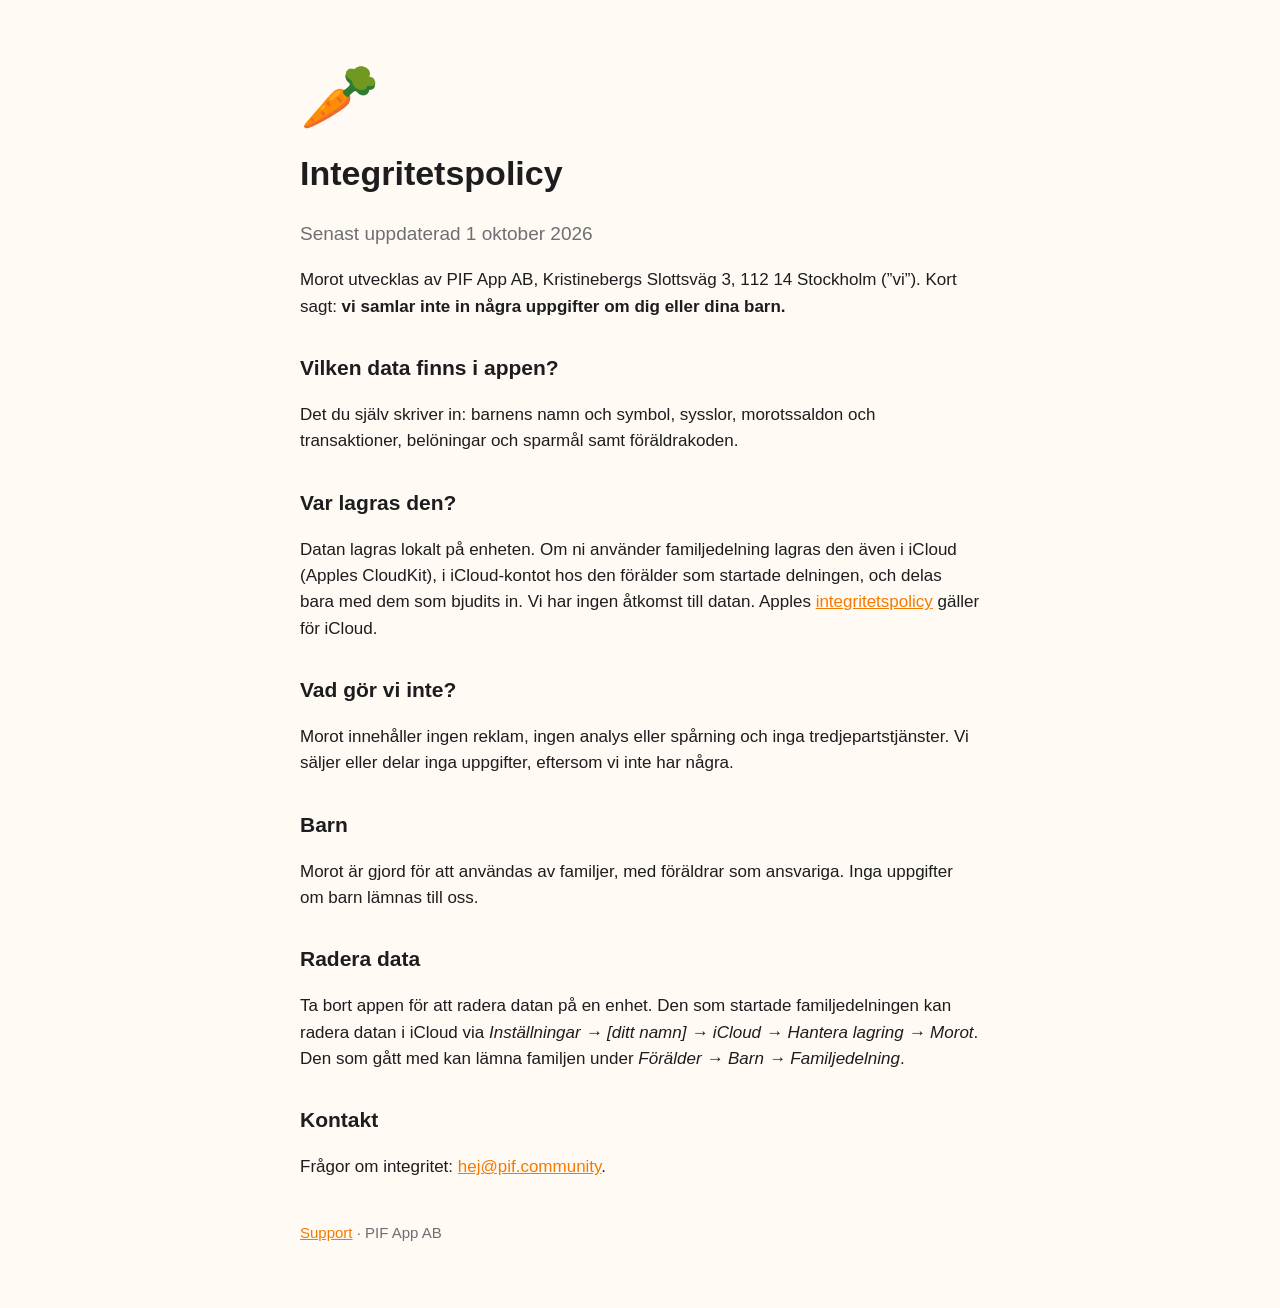
==== integritet.html @ 436e4d04 "Support- och integritetssidor för Morot" ====
<!doctype html>
<html lang="sv">
<head>
<meta charset="utf-8"><meta name="viewport" content="width=device-width, initial-scale=1">
<title>Morot – integritetspolicy</title>
<link rel="stylesheet" href="stil.css">
</head>
<body><main>
<div class="ikon">🥕</div>
<h1>Integritetspolicy</h1>
<p class="lede">Senast uppdaterad 1 oktober 2026</p>

<p>Morot utvecklas av PIF App AB, Kristinebergs Slottsväg 3, 112 14 Stockholm (”vi”). Kort sagt: <strong>vi samlar inte in några uppgifter om dig eller dina barn.</strong></p>

<h2>Vilken data finns i appen?</h2>
<p>Det du själv skriver in: barnens namn och symbol, sysslor, morotssaldon och transaktioner, belöningar och sparmål samt föräldrakoden.</p>

<h2>Var lagras den?</h2>
<p>Datan lagras lokalt på enheten. Om ni använder familjedelning lagras den även i iCloud (Apples CloudKit), i iCloud-kontot hos den förälder som startade delningen, och delas bara med dem som bjudits in. Vi har ingen åtkomst till datan. Apples <a href="https://www.apple.com/se/legal/privacy/">integritetspolicy</a> gäller för iCloud.</p>

<h2>Vad gör vi inte?</h2>
<p>Morot innehåller ingen reklam, ingen analys eller spårning och inga tredjepartstjänster. Vi säljer eller delar inga uppgifter, eftersom vi inte har några.</p>

<h2>Barn</h2>
<p>Morot är gjord för att användas av familjer, med föräldrar som ansvariga. Inga uppgifter om barn lämnas till oss.</p>

<h2>Radera data</h2>
<p>Ta bort appen för att radera datan på en enhet. Den som startade familjedelningen kan radera datan i iCloud via <em>Inställningar → [ditt namn] → iCloud → Hantera lagring → Morot</em>. Den som gått med kan lämna familjen under <em>Förälder → Barn → Familjedelning</em>.</p>

<h2>Kontakt</h2>
<p>Frågor om integritet: <a href="mailto:hej@pif.community">hej@pif.community</a>.</p>

<nav><a href="index.html">Support</a> · PIF App AB</nav>
</main></body>
</html>
---- stil.css ----
:root { color-scheme: light dark; --accent: #f47a00; --text: #1d1d1f; --muted: #6e6e73; --bg: #fffaf3; }
@media (prefers-color-scheme: dark) { :root { --text: #f5f5f7; --muted: #a1a1a6; --bg: #1c1a17; } }
body { margin: 0; background: var(--bg); color: var(--text); font: 17px/1.55 -apple-system, BlinkMacSystemFont, "Segoe UI", sans-serif; }
main { max-width: 680px; margin: 0 auto; padding: 48px 20px 64px; }
h1 { font-size: 34px; margin: 0 0 8px; } h2 { font-size: 21px; margin-top: 32px; }
.ikon { font-size: 64px; } .lede { color: var(--muted); font-size: 19px; }
a { color: var(--accent); } nav { margin-top: 40px; color: var(--muted); font-size: 15px; }
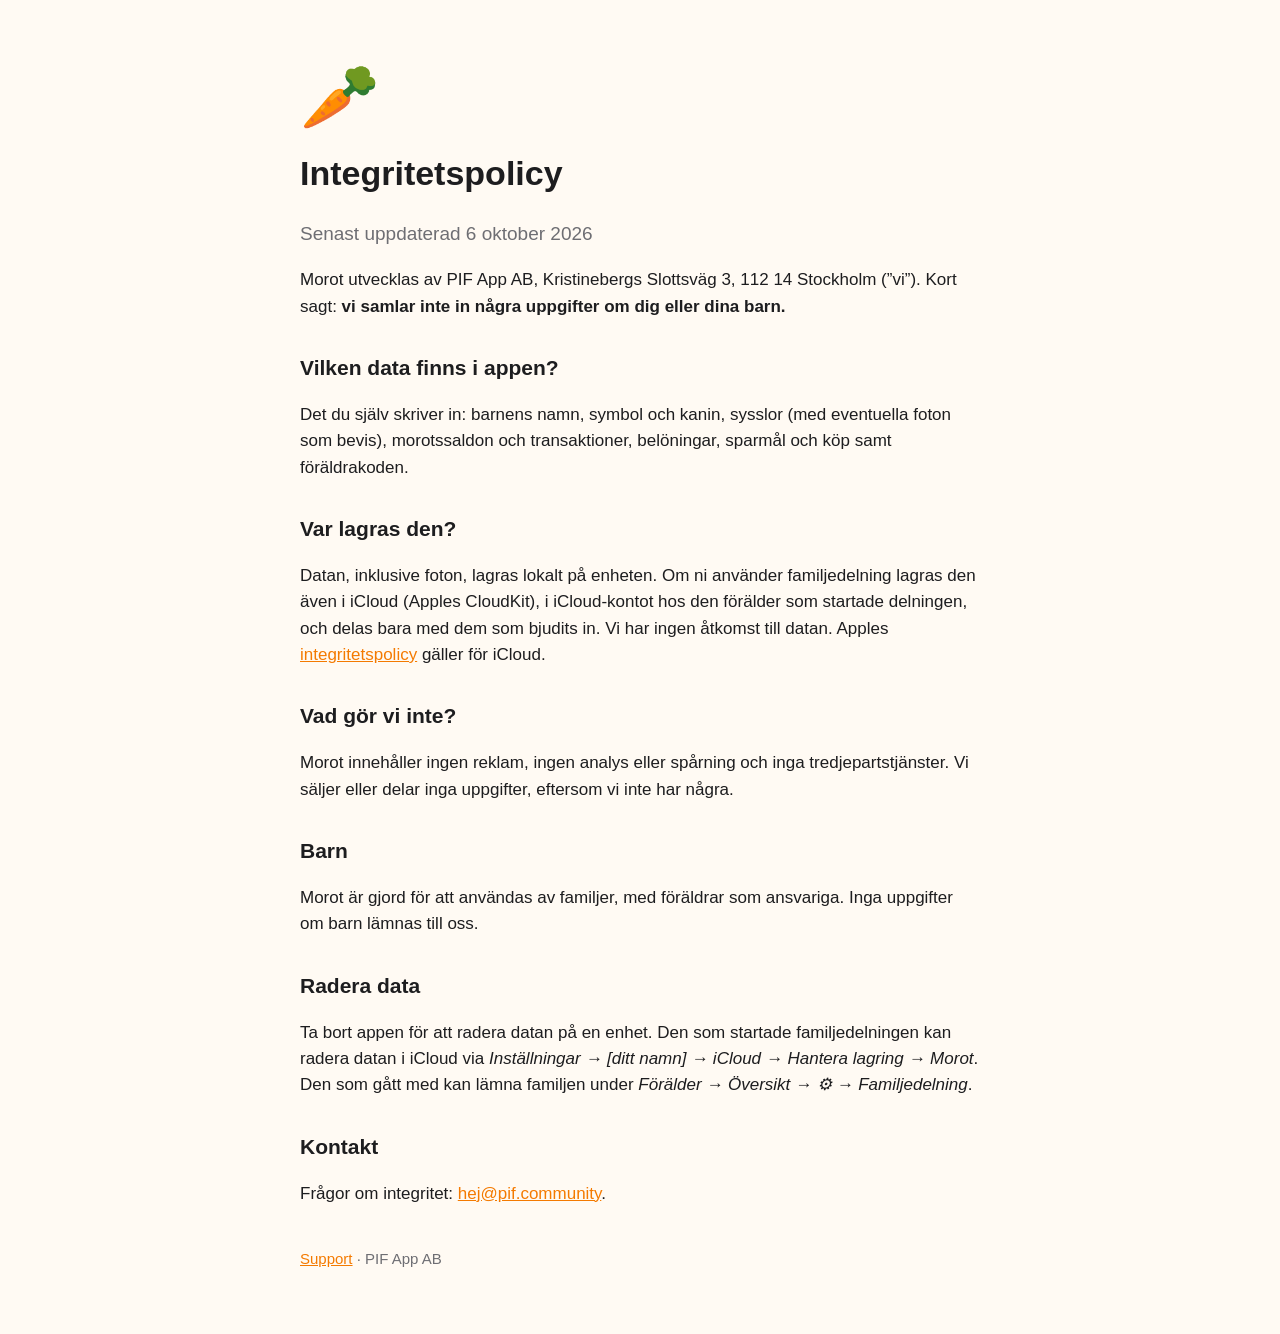
==== commit ef449fbd: "Uppdatera för version 1.0.1: nya flikar, kanin, butik, foton" ====
--- a/integritet.html
+++ b/integritet.html
@@ -8,15 +8,15 @@
 <body><main>
 <div class="ikon">🥕</div>
 <h1>Integritetspolicy</h1>
-<p class="lede">Senast uppdaterad 1 oktober 2026</p>
+<p class="lede">Senast uppdaterad 6 oktober 2026</p>
 
 <p>Morot utvecklas av PIF App AB, Kristinebergs Slottsväg 3, 112 14 Stockholm (”vi”). Kort sagt: <strong>vi samlar inte in några uppgifter om dig eller dina barn.</strong></p>
 
 <h2>Vilken data finns i appen?</h2>
-<p>Det du själv skriver in: barnens namn och symbol, sysslor, morotssaldon och transaktioner, belöningar och sparmål samt föräldrakoden.</p>
+<p>Det du själv skriver in: barnens namn, symbol och kanin, sysslor (med eventuella foton som bevis), morotssaldon och transaktioner, belöningar, sparmål och köp samt föräldrakoden.</p>
 
 <h2>Var lagras den?</h2>
-<p>Datan lagras lokalt på enheten. Om ni använder familjedelning lagras den även i iCloud (Apples CloudKit), i iCloud-kontot hos den förälder som startade delningen, och delas bara med dem som bjudits in. Vi har ingen åtkomst till datan. Apples <a href="https://www.apple.com/se/legal/privacy/">integritetspolicy</a> gäller för iCloud.</p>
+<p>Datan, inklusive foton, lagras lokalt på enheten. Om ni använder familjedelning lagras den även i iCloud (Apples CloudKit), i iCloud-kontot hos den förälder som startade delningen, och delas bara med dem som bjudits in. Vi har ingen åtkomst till datan. Apples <a href="https://www.apple.com/se/legal/privacy/">integritetspolicy</a> gäller för iCloud.</p>
 
 <h2>Vad gör vi inte?</h2>
 <p>Morot innehåller ingen reklam, ingen analys eller spårning och inga tredjepartstjänster. Vi säljer eller delar inga uppgifter, eftersom vi inte har några.</p>
@@ -25,7 +25,7 @@
 <p>Morot är gjord för att användas av familjer, med föräldrar som ansvariga. Inga uppgifter om barn lämnas till oss.</p>
 
 <h2>Radera data</h2>
-<p>Ta bort appen för att radera datan på en enhet. Den som startade familjedelningen kan radera datan i iCloud via <em>Inställningar → [ditt namn] → iCloud → Hantera lagring → Morot</em>. Den som gått med kan lämna familjen under <em>Förälder → Barn → Familjedelning</em>.</p>
+<p>Ta bort appen för att radera datan på en enhet. Den som startade familjedelningen kan radera datan i iCloud via <em>Inställningar → [ditt namn] → iCloud → Hantera lagring → Morot</em>. Den som gått med kan lämna familjen under <em>Förälder → Översikt → ⚙︎ → Familjedelning</em>.</p>
 
 <h2>Kontakt</h2>
 <p>Frågor om integritet: <a href="mailto:hej@pif.community">hej@pif.community</a>.</p>
